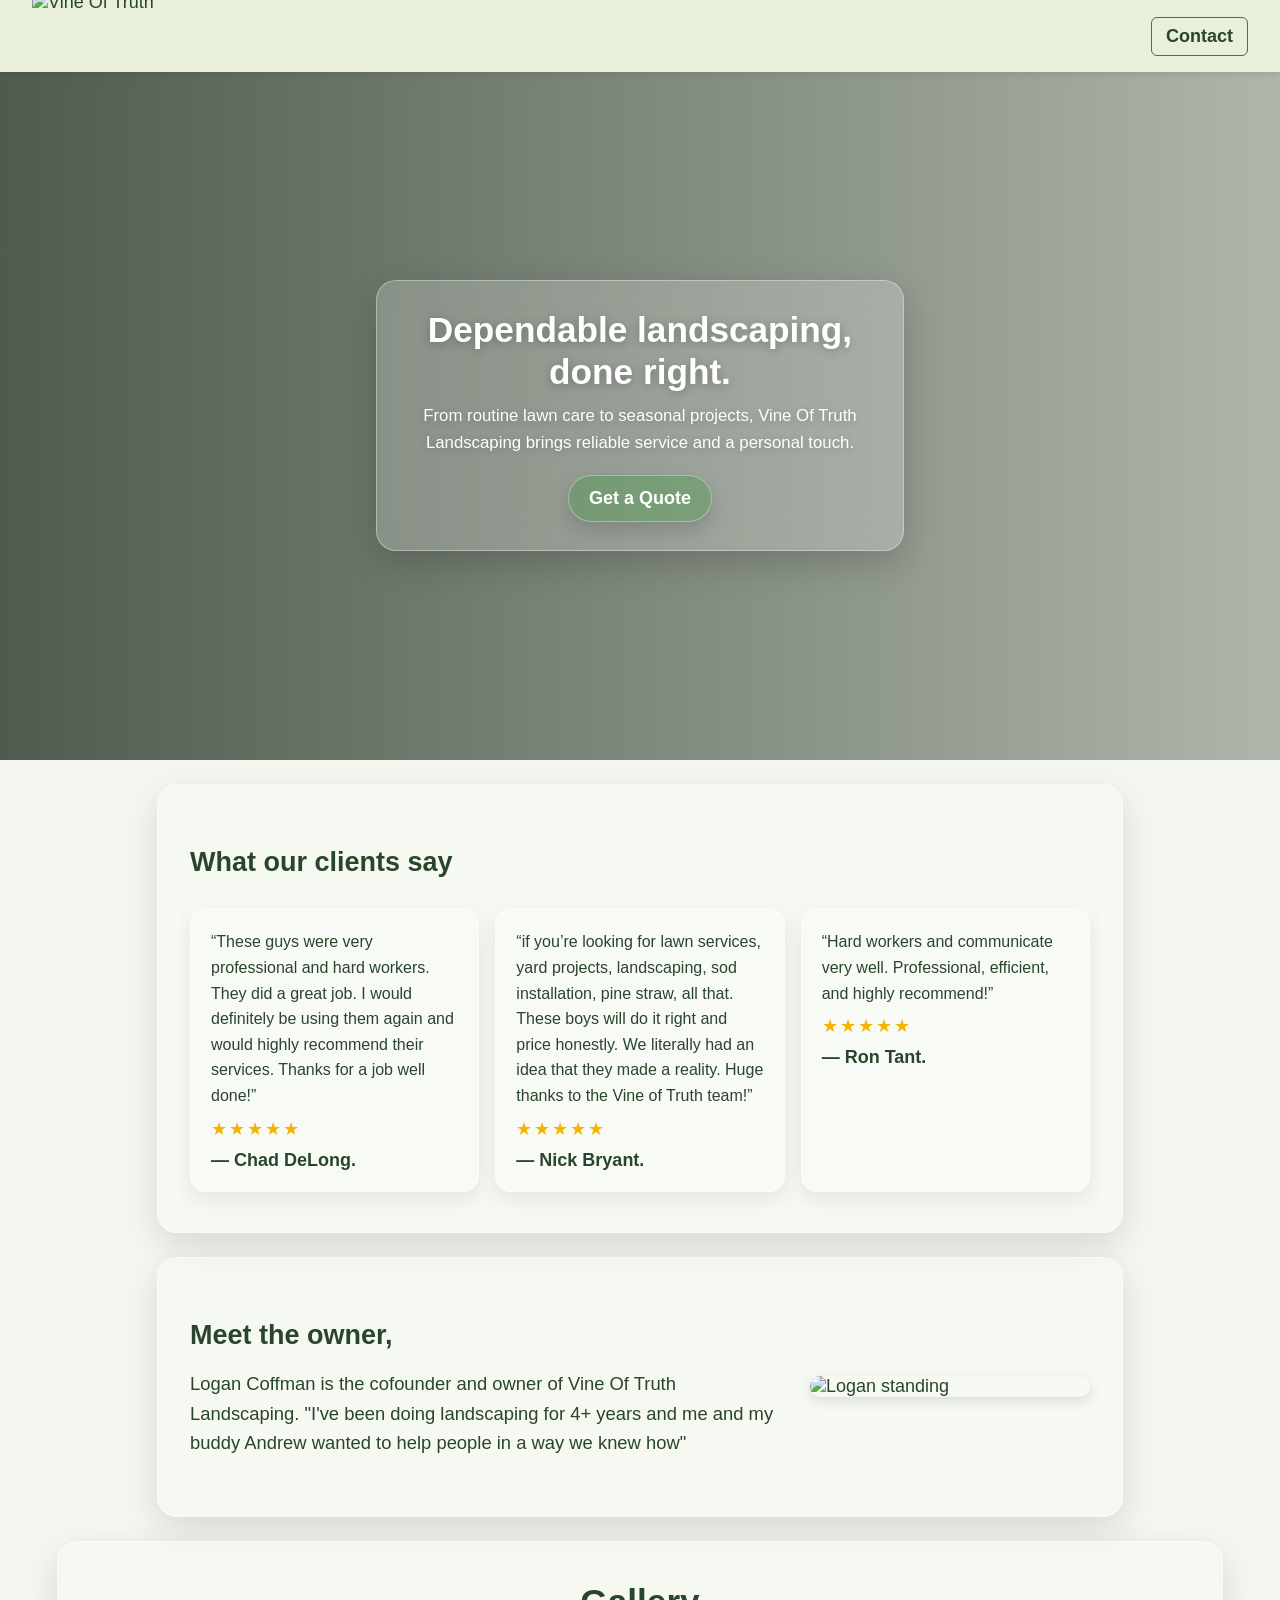
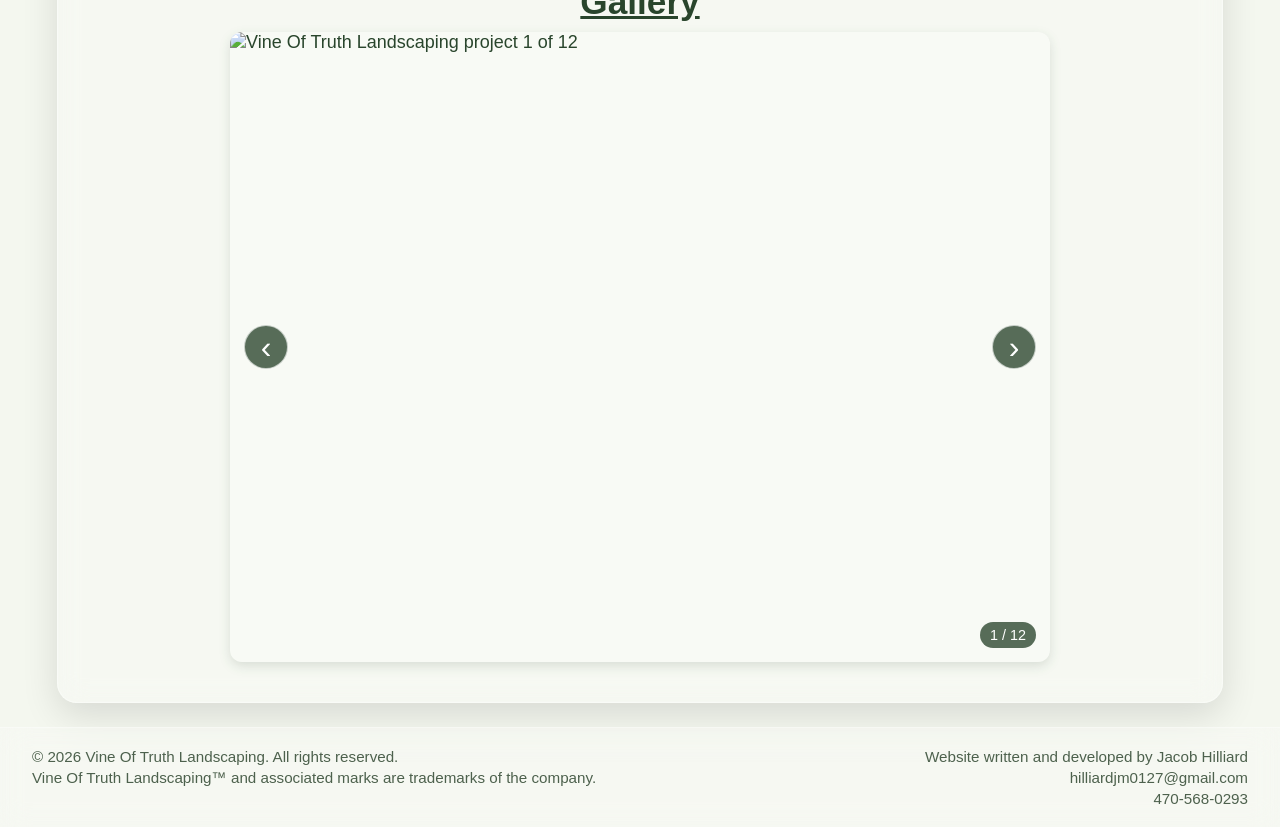
==== index.html @ 6d4e5f10 "Add files via upload" ====
<!DOCTYPE html>
<html lang="en">
    <head>
        <title>Vine Of Truth</title>
        <meta charset="UTF-8">
        <meta name="viewport" content="width=device-width, initial-scale=1">
        <link href="style.css" rel="stylesheet">
    </head>
    <body>
        <div class="page-transition-overlay" aria-hidden="true">
            <img src="Logo.jpg" alt="Vine Of Truth logo" class="transition-logo" />
        </div>

        <header class="top-header">
            <div class="logo">
                <img src="Logo.jpg" alt="Vine Of Truth" />
            </div>
            <a href="contact.html" class="header-nav-link">Contact</a>
        </header>

        <main>
            <section class="hero-section">
                <div class="hero-overlay">
                    <h1>Dependable landscaping, done right.</h1>
                    <p>From routine lawn care to seasonal projects, Vine Of Truth Landscaping brings reliable service and a personal touch.</p>
                    <a href="contact.html" class="quote-button">Get a Quote</a>
                </div>
            </section>
            <section class="content-section reveal reviews-section">
                <h2>What our clients say</h2>
                <div class="reviews-grid">
                    <article class="review-card">
                        <p>“These guys were very professional and hard workers. They did a great job. I would definitely be using them again and would highly recommend their services. Thanks for a job well done!”</p>
                        <div class="stars" aria-label="5 out of 5 stars">★★★★★</div>
                        <strong>— Chad DeLong.</strong>
                    </article>
                    <article class="review-card">
                        <p>“if you’re looking for lawn services, yard projects, landscaping, sod installation, pine straw, all that. These boys will do it right and price honestly. We literally had an idea that they made a reality. Huge thanks to the Vine of Truth team!”</p>
                        <div class="stars" aria-label="5 out of 5 stars">★★★★★</div>
                        <strong>— Nick Bryant.</strong>
                    </article>
                    <article class="review-card">
                        <p>“Hard workers and communicate very well. Professional, efficient, and highly recommend!”</p>
                        <div class="stars" aria-label="5 out of 5 stars">★★★★★</div>
                        <strong>— Ron Tant.</strong>
                    </article>
                </div>
            </section>
            <section class="content-section reveal owner-section">
                <div class="owner-text">
                    <h1>Meet the owner,</h1>
                    <p>Logan Coffman is the cofounder and owner of Vine Of Truth Landscaping.
                         "I've been doing landscaping for 4+ years and me and my buddy Andrew wanted to help people in a way we knew how"</p>
                </div>
                <img src="loganstanding.jpg" alt="Logan standing" class="owner-image" />
            </section>
            <section class="content-section reveal gallery-section" data-gallery-images="IMG_20260820_103149.jpg|IMG_20260820_103217.jpg|IMG_20260820_103219.jpg|IMG_20260820_103222.jpg|IMG_20260820_103341.jpg|IMG_20260820_103352.jpg|IMG_20260820_103355.jpg|IMG_20260820_103402.jpg|IMG_20260820_103404.jpg|IMG_20260820_103408.jpg|IMG_20260820_103415.jpg|IMG_20260820_103417.jpg">
                <h2>Gallery</h2>
                <div class="gallery-viewer" tabindex="0" aria-label="Landscaping project gallery">
                    <button class="gallery-arrow gallery-arrow-previous" type="button" aria-label="Previous gallery image">&lsaquo;</button>
                    <img src="IMG_20260820_103149.jpg" alt="Vine Of Truth Landscaping project 1 of 12" class="gallery-image" decoding="async" />
                    <button class="gallery-arrow gallery-arrow-next" type="button" aria-label="Next gallery image">&rsaquo;</button>
                    <span class="gallery-counter" aria-live="polite">1 / 12</span>
                </div>
            </section>
        </main>

        <footer class="bottom-bar">
            <div class="footer-left">
                <p>© 2026 Vine Of Truth Landscaping. All rights reserved.</p>
                <p>Vine Of Truth Landscaping™ and associated marks are trademarks of the company.</p>
            </div>
            <div class="footer-right">
                <p>Website written and developed by Jacob Hilliard</p>
                <p>hilliardjm0127@gmail.com</p>
                <p>470-568-0293</p>
            </div>
        </footer>

        <script src="script.js"></script>
    </body>
</html>
---- style.css ----
body {
    margin: 0;
    font-family: Arial, sans-serif;
    background-color: #f4f7ef;
    color: #29452c;
    font-size: 18px;
}

.top-header {
    display: flex;
    justify-content: space-between;
    align-items: center;
    padding: 8px 32px;
    height: 72px;
    background-color: #e8f0dc;
    color: #29452c;
    box-shadow: 0 2px 8px rgba(41, 69, 44, 0.12);
    position: relative;
    box-sizing: border-box;
}

.logo {
    padding: 12px 0px 0px;
    display: flex;
    align-items: center;
}

.logo img {
    height: 100px;
    width: auto;
    display: block;
    max-height: 100%;
}

.nav-links {
    display: flex;
    gap: 20px;
    position: absolute;
    left: 50%;
    transform: translateX(-50%);
}

.nav-links a {
    color: #2f2f2f;
    text-decoration: none;
    font-weight: 600;
    padding: 8px 12px;
    border-radius: 6px;
    transition: background-color 0.2s ease;
}

.nav-links a:hover {
    background-color: rgba(0, 0, 0, 0.08);
}

.header-nav-link {
    color: #29452c;
    text-decoration: none;
    font-weight: 600;
    padding: 8px 14px;
    border: 1px solid #4b6f4a;
    border-radius: 6px;
    transition: background-color 0.2s ease, color 0.2s ease;
    margin-left: auto;
}

.header-nav-link:hover {
    background-color: #4b6f4a;
    color: #f4f7ef;
}

.hero-section {
    min-height: 560px;
    padding: 64px 32px;
    display: flex;
    align-items: center;
    justify-content: center;
    position: relative;
    overflow: hidden;
    background-image: url("shovelingintrailer.jpg");
    background-position: center;
    background-size: cover;
    background-repeat: no-repeat;
    background-attachment: fixed;
}

.hero-section::before {
    content: "";
    position: absolute;
    inset: 0;
    background: linear-gradient(90deg, rgba(15, 31, 16, 0.72) 0%, rgba(15, 31, 16, 0.3) 100%);
    pointer-events: none;
}

.contact-hero-section {
    min-height: calc(100vh - 144px);
    padding: 64px 32px;
    display: flex;
    align-items: center;
    justify-content: center;
    position: relative;
    overflow: hidden;
    background-image: url("shovelingintrailer.jpg");
    background-position: center;
    background-size: cover;
    background-repeat: no-repeat;
    background-attachment: fixed;
}

.contact-hero-section::before {
    content: "";
    position: absolute;
    inset: 0;
    background: rgba(15, 31, 16, 0.45);
    pointer-events: none;
}

.hero-overlay {
    margin: 0 auto;
    position: relative;
    z-index: 1;
    transform: translateY(0);
    transition: transform 0.25s ease-out;
    will-change: transform;
}

.hero-overlay {
    max-width: 470px;
    padding: 28px;
    border-radius: 20px;
    background: rgba(255, 255, 255, 0.2);
    border: 1px solid rgba(255, 255, 255, 0.35);
    box-shadow: 0 12px 36px rgba(0, 0, 0, 0.18);
    backdrop-filter: blur(14px);
    -webkit-backdrop-filter: blur(14px);
    color: #ffffff;
    display: flex;
    flex-direction: column;
    align-items: center;
    text-align: center;
}

.hero-overlay h1 {
    margin: 0 0 10px;
    font-size: 2.2rem;
    line-height: 1.2;
    text-shadow: 0 2px 10px rgba(0, 0, 0, 0.25);
}

.hero-overlay p {
    margin: 0;
    font-size: 1.05rem;
    line-height: 1.6;
    text-shadow: 0 2px 8px rgba(0, 0, 0, 0.2);
}

.quote-button {
    display: inline-block;
    margin-top: 18px;
    padding: 12px 20px;
    border-radius: 999px;
    background: rgba(17, 148, 24, 0.24);
    color: #ffffff;
    text-decoration: none;
    font-weight: 700;
    border: 1px solid rgba(255, 255, 255, 0.35);
    box-shadow: 0 8px 20px rgba(0, 0, 0, 0.16);
    transition: transform 0.2s ease, background-color 0.2s ease;
}

.quote-button:hover {
    background: rgba(255, 255, 255, 0.34);
    transform: translateY(-2px);
}

.page-transition-overlay {
    position: fixed;
    inset: 0;
    z-index: 9999;
    pointer-events: none;
    background: #f4f7ef;
    opacity: 0;
    visibility: hidden;
    clip-path: circle(0% at 50% 50%);
    display: flex;
    align-items: center;
    justify-content: center;
    will-change: clip-path, opacity;
}

.transition-logo {
    width: min(220px, 40vw);
    max-width: 220px;
    height: auto;
    opacity: 0;
    transform: scale(0.8);
    transition: opacity 0.2s ease, transform 0.2s ease;
    filter: drop-shadow(0 8px 24px rgba(0, 0, 0, 0.18));
}

.page-transition-overlay.is-active {
    opacity: 1;
    visibility: visible;
}

.page-transition-overlay.is-active .transition-logo {
    opacity: 1;
    transform: scale(1);
}

.page-transition-overlay.is-expanding {
    animation: transition-expand 0.7s ease forwards;
}

.page-transition-overlay.is-collapsing {
    animation: transition-collapse 0.75s ease forwards;
}

@keyframes transition-expand {
    from {
        clip-path: circle(0% at var(--x, 50%) var(--y, 50%));
    }
    to {
        clip-path: circle(150vmax at var(--x, 50%) var(--y, 50%));
    }
}

@keyframes transition-collapse {
    0% {
        clip-path: circle(150vmax at var(--x, 50%) var(--y, 50%));
    }
    100% {
        clip-path: circle(0% at var(--x, 50%) var(--y, 50%));
    }
}

.content-section {
    padding: 40px 32px;
    max-width: 900px;
    margin: 24px auto;
    border-radius: 20px;
    background: rgba(255, 255, 255, 0.22);
    border: 1px solid rgba(255, 255, 255, 0.35);
    box-shadow: 0 12px 36px rgba(0, 0, 0, 0.12);
    backdrop-filter: blur(14px);
    -webkit-backdrop-filter: blur(14px);
    opacity: 0;
    transform: translateY(40px);
    transition: opacity 0.6s ease, transform 0.6s ease;
}

.contact-panel {
    position: relative;
    z-index: 1;
    transform: translateY(0);
    transition: transform 0.25s ease-out;
    will-change: transform;
}

.content-section.reveal-visible {
    opacity: 1;
    transform: translateY(0);
}

.content-section h1,
.content-section h2 {
    margin-bottom: 10px;
}

.content-section p {
    font-size: 1.15rem;
    line-height: 1.6;
}

.contact-form {
    background-color: #ffffff;
    padding: 28px;
    border-radius: 14px;
    box-shadow: 0 6px 20px rgba(41, 69, 44, 0.1);
    display: grid;
    gap: 16px;
    margin-top: 24px;
}

.form-row {
    display: flex;
    flex-direction: column;
    gap: 8px;
}

.form-row label {
    font-weight: 600;
    color: #29452c;
}

.form-row input,
.form-row textarea {
    padding: 12px 14px;
    border: 1px solid #cdd9c2;
    border-radius: 8px;
    font-size: 1rem;
    font-family: inherit;
    color: #29452c;
}

.form-row input:focus,
.form-row textarea:focus {
    outline: none;
    border-color: #4b6f4a;
    box-shadow: 0 0 0 3px rgba(75, 111, 74, 0.15);
}

.submit-btn {
    background-color: #4b6f4a;
    color: #f4f7ef;
    border: none;
    border-radius: 8px;
    padding: 12px 16px;
    font-size: 1rem;
    font-weight: 600;
    cursor: pointer;
    transition: background-color 0.2s ease;
}

.submit-btn:hover {
    background-color: #3b573a;
}

.form-status {
    min-height: 24px;
    margin: 0;
    color: #4b6f4a;
    font-weight: 600;
}

.reviews-section {
    display: flex;
    flex-direction: column;
    gap: 20px;
}

.reviews-grid {
    display: grid;
    grid-template-columns: repeat(auto-fit, minmax(220px, 1fr));
    gap: 16px;
}

.review-card {
    padding: 20px;
    border-radius: 16px;
    background: rgba(255, 255, 255, 0.25);
    border: 1px solid rgba(255, 255, 255, 0.35);
    box-shadow: 0 8px 20px rgba(0, 0, 0, 0.08);
}

.review-card p {
    margin: 0 0 10px;
    font-size: 1rem;
    line-height: 1.6;
}

.review-card strong {
    color: #29452c;
}

.stars {
    margin: 8px 0 10px;
    color: #f4b400;
    letter-spacing: 2px;
    font-size: 1.1rem;
}

.owner-section {
    display: flex;
    align-items: center;
    justify-content: space-between;
    gap: 24px;
}

.owner-text {
    flex: 1;
}

.owner-image {
    width: 280px;
    height: auto;
    border-radius: 12px;
    box-shadow: 0 4px 12px rgba(41, 69, 44, 0.15);
}

.gallery-section {
    max-width: 1100px;
}

.gallery-section h2 {
    margin-top: 0;
    text-align: center;
    font-size: 2.2rem;
    text-decoration: underline;
}

.gallery-viewer {
    position: relative;
    max-width: 820px;
    margin: 0 auto;
    outline: none;
    touch-action: pan-y;
}

.gallery-image {
    width: 100%;
    height: min(70vh, 680px);
    object-fit: contain;
    display: block;
    background: rgba(255, 255, 255, 0.2);
    border-radius: 12px;
    box-shadow: 0 4px 12px rgba(41, 69, 44, 0.15);
}

.gallery-arrow {
    position: absolute;
    top: 50%;
    z-index: 1;
    width: 44px;
    height: 44px;
    border: 1px solid rgba(255, 255, 255, 0.65);
    border-radius: 50%;
    background: rgba(41, 69, 44, 0.78);
    color: #ffffff;
    font-size: 2rem;
    line-height: 1;
    cursor: pointer;
    transform: translateY(-50%);
    transition: background-color 0.2s ease, transform 0.2s ease;
}

.gallery-arrow:hover,
.gallery-arrow:focus-visible {
    background: #29452c;
    transform: translateY(-50%) scale(1.08);
}

.gallery-arrow-previous {
    left: 14px;
}

.gallery-arrow-next {
    right: 14px;
}

.gallery-counter {
    position: absolute;
    right: 14px;
    bottom: 14px;
    padding: 5px 10px;
    border-radius: 999px;
    background: rgba(41, 69, 44, 0.78);
    color: #ffffff;
    font-size: 0.9rem;
}

.bottom-bar {
    background: rgba(255, 255, 255, 0.2);
    color: #4d614d;
    padding: 16px 32px;
    display: flex;
    justify-content: space-between;
    align-items: flex-start;
    gap: 24px;
    font-size: 0.95rem;
    border-top: 1px solid rgba(255, 255, 255, 0.35);
    backdrop-filter: blur(14px);
    -webkit-backdrop-filter: blur(14px);
}

.footer-left,
.footer-right {
    flex: 1;
}

.footer-right {
    text-align: right;
}

.bottom-bar p {
    margin: 4px 0;
}
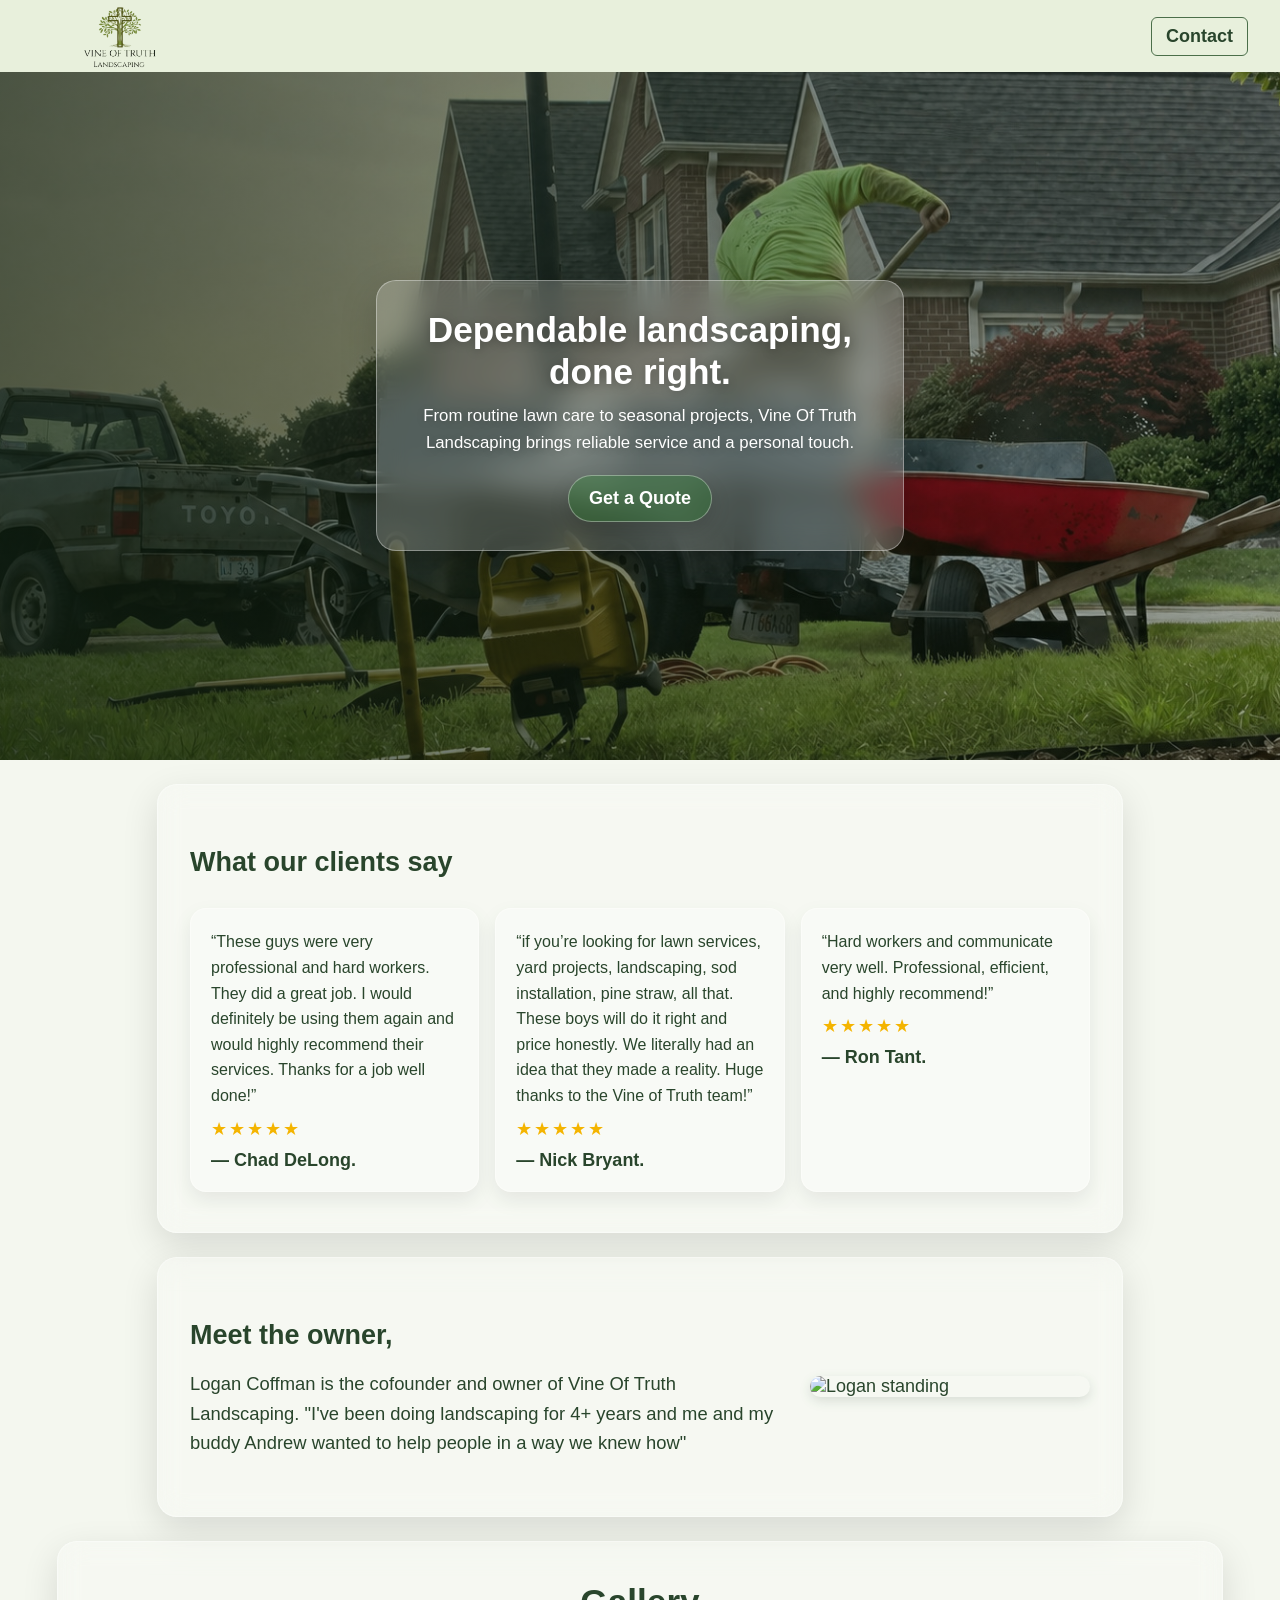
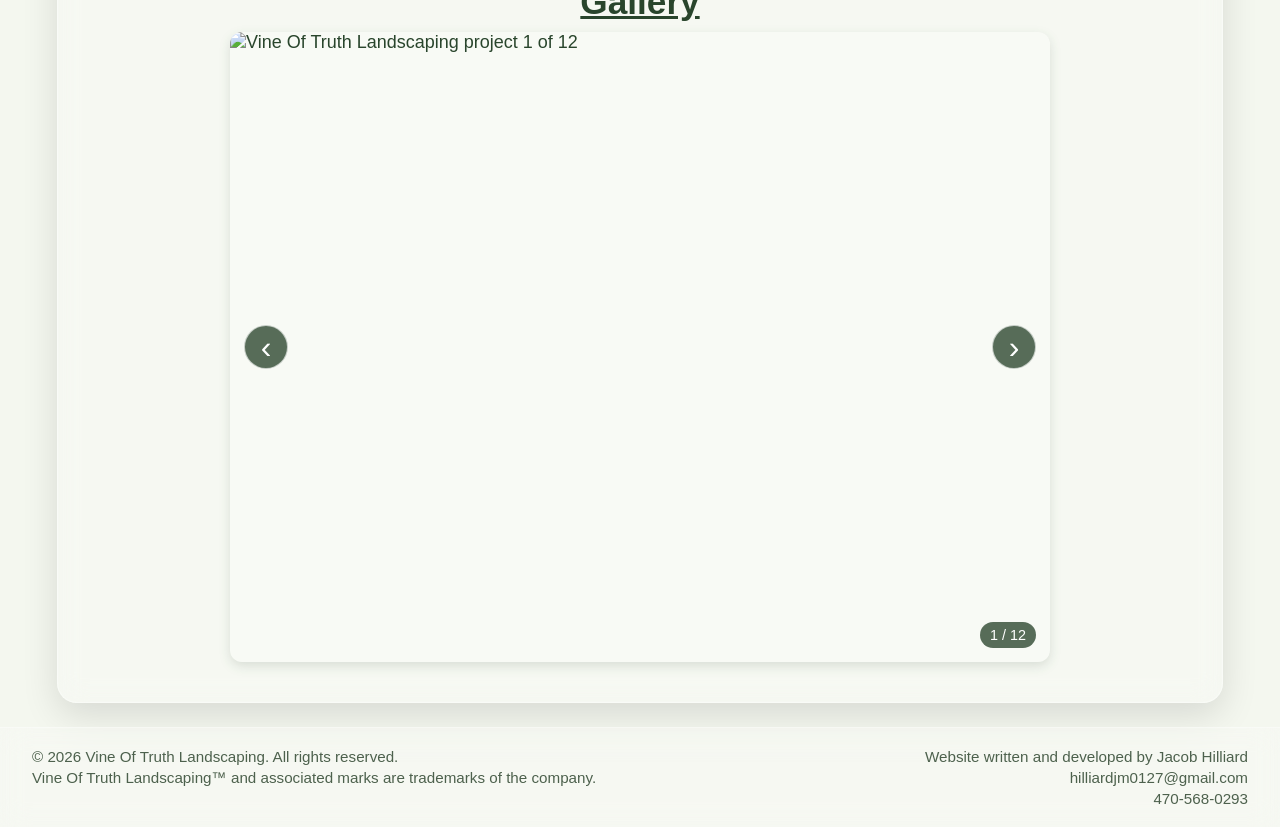
==== commit f520f082: "Add files via upload" ====
--- a/index.html
+++ b/index.html
@@ -8,12 +8,12 @@
     </head>
     <body>
         <div class="page-transition-overlay" aria-hidden="true">
-            <img src="Logo.jpg" alt="Vine Of Truth logo" class="transition-logo" />
+            <img src="Logo.webp" alt="Vine Of Truth logo" class="transition-logo" />
         </div>
 
         <header class="top-header">
             <div class="logo">
-                <img src="Logo.jpg" alt="Vine Of Truth" />
+                <img src="Logo.webp" alt="Vine Of Truth" />
             </div>
             <a href="contact.html" class="header-nav-link">Contact</a>
         </header>
